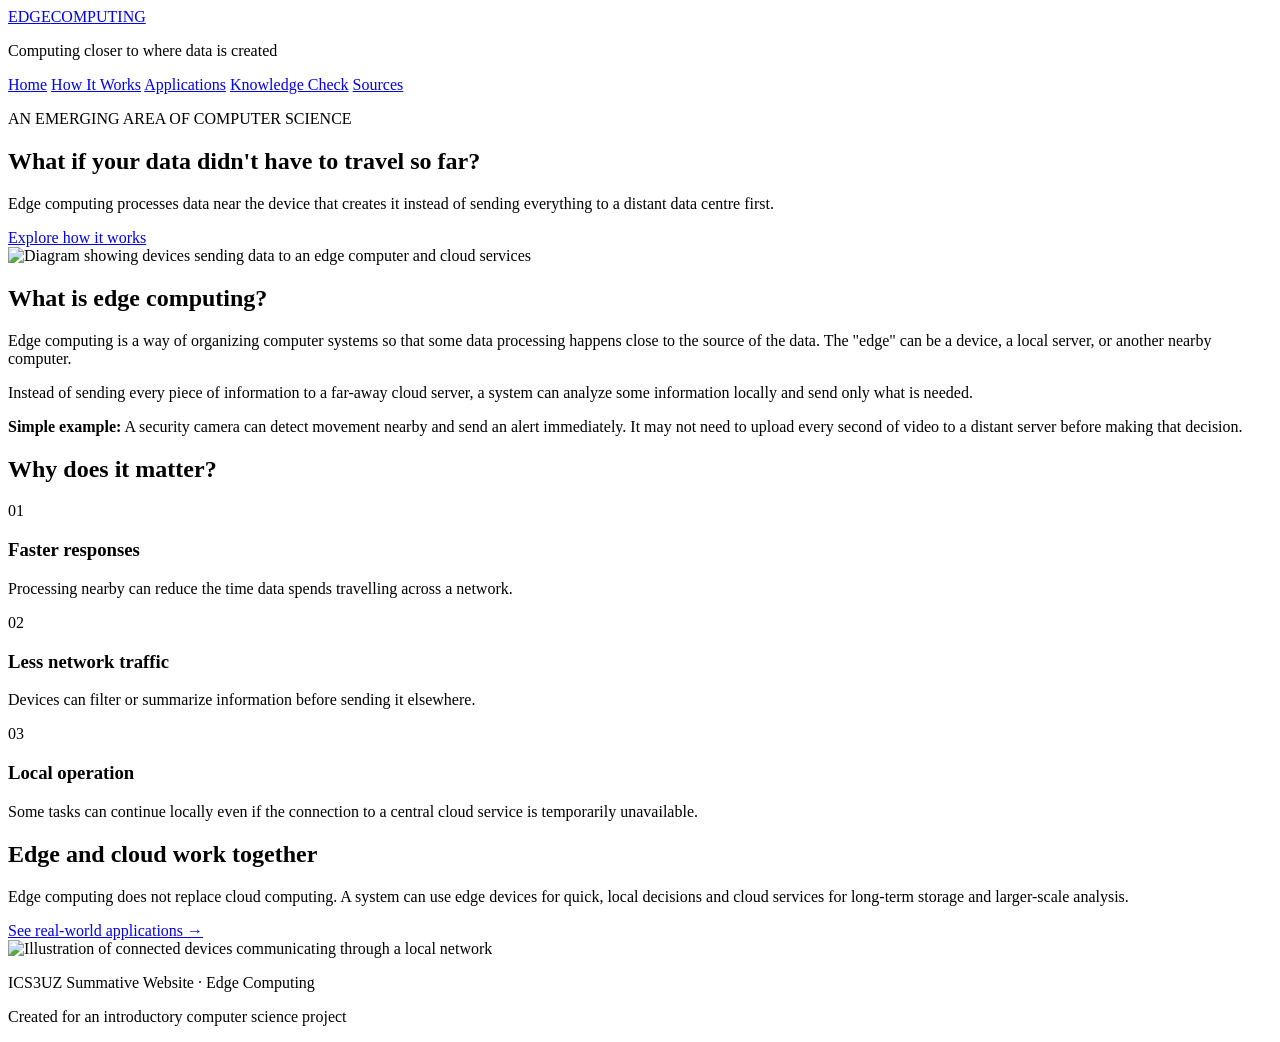
==== index.html @ f8bdeed7 "Add files via upload Upload initial website files" ====
<!DOCTYPE html>
<html lang="en">
  <head>
    <meta charset="UTF-8" />
    <meta name="viewport" content="width=device-width, initial-scale=1.0" />
    <title>Edge Computing | Home</title>
    <link rel="stylesheet" href="css/style.css" />
    <script src="js/main.js" defer></script>
  </head>
  <body>
    <!-- Main navigation header -->
    <header class="site-header">
      <div class="header-inner">
        <a class="brand" href="index.html">EDGE<span>COMPUTING</span></a>
        <p class="tagline">Computing closer to where data is created</p>

        <nav aria-label="Main navigation">
          <a class="active" href="index.html">Home</a>
          <a href="how-it-works.html">How It Works</a>
          <a href="applications.html">Applications</a>
          <a href="quiz.html">Knowledge Check</a>
          <a href="sources.html">Sources</a>
        </nav>
      </div>
    </header>

    <!-- Main page content -->
    <main class="container">
      <section class="hero">
        <div>
          <p class="eyebrow">AN EMERGING AREA OF COMPUTER SCIENCE</p>
          <h1>What if your data didn't have to travel so far?</h1>
          <p class="lead">
            Edge computing processes data near the device that creates it
            instead of sending everything to a distant data centre first.
          </p>
          <a class="button" href="how-it-works.html">Explore how it works</a>
        </div>

        <img
          class="hero-image"
          src="images/edge-network.svg"
          alt="Diagram showing devices sending data to an edge computer and cloud services"
        />
      </section>

      <section class="content-section">
        <h2>What is edge computing?</h2>

        <p>
          Edge computing is a way of organizing computer systems so that some
          data processing happens close to the source of the data. The "edge"
          can be a device, a local server, or another nearby computer.
        </p>

        <p>
          Instead of sending every piece of information to a far-away cloud
          server, a system can analyze some information locally and send only
          what is needed.
        </p>

        <div class="callout">
          <strong>Simple example:</strong>
          A security camera can detect movement nearby and send an alert
          immediately. It may not need to upload every second of video to a
          distant server before making that decision.
        </div>
      </section>

      <section class="content-section">
        <h2>Why does it matter?</h2>

        <div class="card-grid three">
          <article class="info-card">
            <span class="card-number">01</span>
            <h3>Faster responses</h3>
            <p>
              Processing nearby can reduce the time data spends travelling
              across a network.
            </p>
          </article>

          <article class="info-card">
            <span class="card-number">02</span>
            <h3>Less network traffic</h3>
            <p>
              Devices can filter or summarize information before sending it
              elsewhere.
            </p>
          </article>

          <article class="info-card">
            <span class="card-number">03</span>
            <h3>Local operation</h3>
            <p>
              Some tasks can continue locally even if the connection to a
              central cloud service is temporarily unavailable.
            </p>
          </article>
        </div>
      </section>

      <section class="content-section split-section">
        <div>
          <h2>Edge and cloud work together</h2>
          <p>
            Edge computing does not replace cloud computing. A system can use
            edge devices for quick, local decisions and cloud services for
            long-term storage and larger-scale analysis.
          </p>

          <a class="text-link" href="applications.html">
            See real-world applications →
          </a>
        </div>

        <img
          class="support-image"
          src="images/connected-devices.svg"
          alt="Illustration of connected devices communicating through a local network"
        />
      </section>
    </main>

    <!-- Website footer -->
    <footer class="site-footer">
      <div class="container footer-inner">
        <p>ICS3UZ Summative Website · Edge Computing</p>
        <p>Created for an introductory computer science project</p>
      </div>
    </footer>
  </body>
</html>
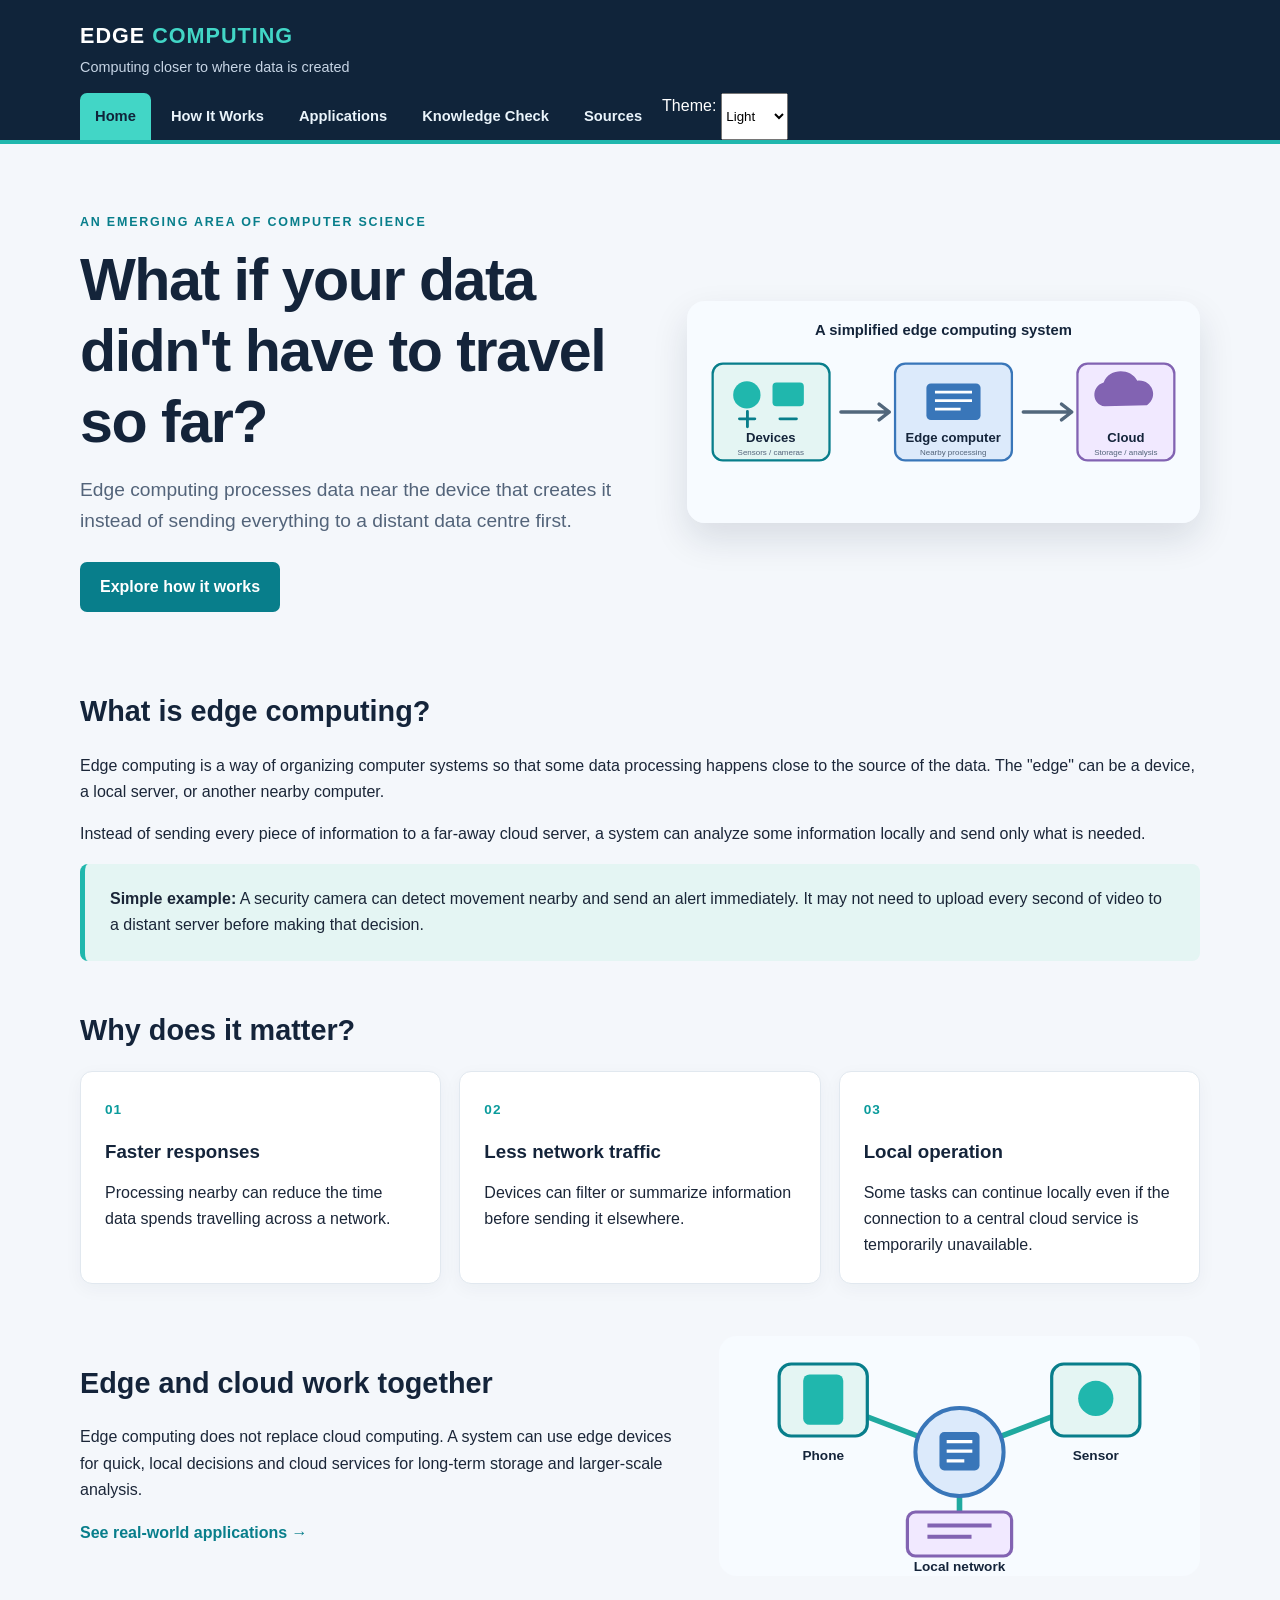
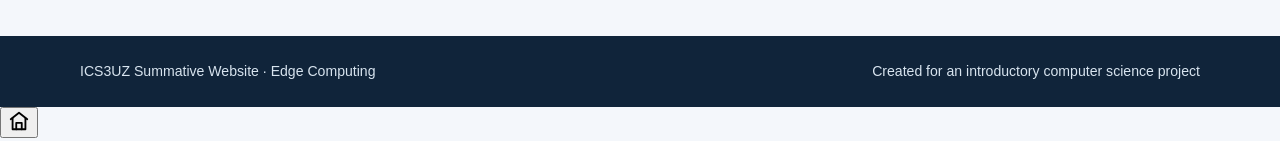
==== commit 7a288dbf: "Update index.html" ====
--- a/index.html
+++ b/index.html
@@ -5,7 +5,18 @@
     <meta name="viewport" content="width=device-width, initial-scale=1.0" />
     <title>Edge Computing | Home</title>
     <link rel="stylesheet" href="css/style.css" />
-    <script src="js/main.js" defer></script>
+    <script src="js/main.js" defer>
+      // Apply the saved theme before the page is displayed.
+        (function () {
+          const savedTheme = localStorage.getItem('themePreference') || 'light';
+          const systemDark = window.matchMedia('(prefers-color-scheme: dark)').matches;
+          const activeTheme = savedTheme === 'system'
+            ? (systemDark ? 'dark' : 'light')
+            : savedTheme;
+
+          document.documentElement.dataset.theme = activeTheme;
+        })();
+    </script>
   </head>
   <body>
     <!-- Main navigation header -->
@@ -20,6 +31,12 @@
           <a href="applications.html">Applications</a>
           <a href="quiz.html">Knowledge Check</a>
           <a href="sources.html">Sources</a>
+          <label class="theme-label" for="theme-select">Theme:</label>
+          <select id="theme-select" aria-label="Choose colour theme">
+            <option value="light">Light</option>
+            <option value="dark">Dark</option>
+            <option value="system">System</option>
+          </select>
         </nav>
       </div>
     </header>
@@ -129,5 +146,28 @@
         <p>Created for an introductory computer science project</p>
       </div>
     </footer>
+
+    <button
+      id="back-to-top"
+      onclick="window.scrollTo({top: 0, behavior: 'smooth'})"
+      aria-label="Back to top"
+      title="Back to Top"
+    >
+      <svg
+        xmlns="http://www.w3.org/2000/svg"
+        width="22"
+        height="22"
+        viewBox="0 0 24 24"
+        fill="none"
+        stroke="currentColor"
+        stroke-width="2"
+        stroke-linecap="round"
+        stroke-linejoin="round"
+      >
+        <path d="m3 10 9-7 9 7" />
+        <path d="M5 9v12h14V9" />
+        <path d="M9 21v-7h6v7" />
+      </svg>
+    </button>
   </body>
 </html>
--- a/css/style.css
+++ b/css/style.css
@@ -0,0 +1,503 @@
+/* ==Shared stylesheet for all five HTML pages.== */
+
+/* Element selectors set the default page appearance. */
+
+* {
+    box-sizing: border-box;
+}
+
+html {
+    scroll-behavior: smooth;
+}
+
+body {
+    margin: 0;
+    background: #f4f7fb;
+    color: #1b2638;
+    font-family: Arial, Helvetica, sans-serif;
+    line-height: 1.65;
+}
+
+img {
+    display: block;
+    max-width: 100%;
+}
+
+a {
+    color: #087e8b;
+}
+
+a:hover {
+    color: #07545c;
+}
+
+h1, h2, h3 {
+    line-height: 1.2;
+    color: #14243a;
+}
+
+h1 {
+    margin: 0 0 18px;
+    font-size: clamp(2.2rem, 5vw, 3.7rem);
+    letter-spacing: -1.5px;
+}
+
+h2 {
+    margin-top: 0;
+    font-size: 1.8rem;
+}
+
+h3 {
+    margin-bottom: 8px;
+}
+
+/* Reusable layout and design classes. */
+
+.container {
+    width: min(1120px, 92%);
+    margin: 0 auto;
+}
+
+.site-header {
+    background: #10243a;
+    color: #ffffff;
+    border-bottom: 4px solid #20b7ad;
+}
+
+.header-inner {
+    width: min(1120px, 92%);
+    margin: 0 auto;
+    padding: 18px 0 0;
+}
+
+.brand {
+    display: inline-block;
+    color: #ffffff;
+    font-size: 1.35rem;
+    font-weight: 800;
+    letter-spacing: 1px;
+    text-decoration: none;
+}
+
+.brand span {
+    color: #42d6c6;
+    margin-left: 7px;
+}
+
+.tagline {
+    margin: 2px 0 14px;
+    color: #c7d5e5;
+    font-size: 0.9rem;
+}
+
+nav {
+    display: flex;
+    flex-wrap: wrap;
+    gap: 5px;
+}
+
+nav a {
+    padding: 11px 15px;
+    color: #eaf4fb;
+    text-decoration: none;
+    border-radius: 7px 7px 0 0;
+    font-weight: 700;
+    font-size: 0.92rem;
+}
+
+/* Pseudo-class and class selectors highlight the current page. */
+
+nav a:hover,
+nav a.active {
+    color: #10243a;
+    background: #42d6c6;
+}
+
+.hero {
+    display: grid;
+    grid-template-columns: 1.05fr 0.95fr;
+    align-items: center;
+    gap: 40px;
+    padding: 68px 0 52px;
+}
+
+.hero-image {
+    width: 100%;
+    border-radius: 18px;
+    box-shadow: 0 16px 36px rgba(16, 36, 58, 0.12);
+}
+
+.eyebrow {
+    margin: 0 0 12px;
+    color: #087e8b;
+    font-size: 0.78rem;
+    font-weight: 800;
+    letter-spacing: 1.8px;
+}
+
+.lead {
+    color: #53647a;
+    font-size: 1.2rem;
+    line-height: 1.6;
+    margin: 0 0 25px;
+}
+
+.narrow {
+    max-width: 760px;
+}
+
+.button {
+    display: inline-block;
+    padding: 12px 20px;
+    border: 0;
+    border-radius: 7px;
+    background: #087e8b;
+    color: #ffffff;
+    font: inherit;
+    font-weight: 700;
+    text-decoration: none;
+    cursor: pointer;
+    transition: background 0.2s ease, transform 0.2s ease;
+}
+
+.button:hover {
+    background: #07545c;
+    color: #ffffff;
+    transform: translateY(-2px);
+}
+
+.button-secondary {
+    background: #dce6ef;
+    color: #20364d;
+}
+
+.button-secondary:hover {
+    background: #c4d3e1;
+    color: #10243a;
+}
+
+.content-section {
+    margin: 30px 0 52px;
+}
+
+.callout {
+    padding: 22px 25px;
+    background: #e4f5f3;
+    border-left: 5px solid #20b7ad;
+    border-radius: 8px;
+}
+
+.callout h2 {
+    margin-bottom: 10px;
+}
+
+.card-grid {
+    display: grid;
+    gap: 18px;
+}
+
+.card-grid.three {
+    grid-template-columns: repeat(3, 1fr);
+}
+
+.card-grid.two {
+    grid-template-columns: repeat(2, 1fr);
+}
+
+.info-card {
+    padding: 24px;
+    background: #ffffff;
+    border: 1px solid #e1e8ef;
+    border-radius: 12px;
+    box-shadow: 0 5px 18px rgba(16, 36, 58, 0.045);
+}
+
+.info-card p:last-child,
+.info-card ul:last-child {
+    margin-bottom: 0;
+}
+
+.card-number {
+    color: #0a9b9c;
+    font-size: 0.85rem;
+    font-weight: 800;
+    letter-spacing: 1px;
+}
+
+.split-section {
+    display: grid;
+    grid-template-columns: 1fr 0.8fr;
+    align-items: center;
+    gap: 38px;
+}
+
+.support-image {
+    max-height: 260px;
+    width: 100%;
+    object-fit: contain;
+}
+
+.text-link {
+    font-weight: 800;
+    text-decoration: none;
+}
+
+/* Footer styles. */
+
+.site-footer {
+    margin-top: 60px;
+    padding: 24px 0;
+    background: #10243a;
+    color: #d8e4ef;
+}
+
+.footer-inner {
+    display: flex;
+    justify-content: space-between;
+    gap: 20px;
+    flex-wrap: wrap;
+    font-size: 0.88rem;
+}
+
+.footer-inner p {
+    margin: 0;
+}
+
+.footer-inner a {
+    color: #42d6c6;
+}
+
+/* General page content. */
+
+.page-content {
+    padding-top: 55px;
+}
+
+.wide-diagram {
+    width: min(850px, 100%);
+    margin: 22px auto 35px;
+    background: #ffffff;
+    border-radius: 14px;
+}
+
+.steps {
+    padding-left: 25px;
+}
+
+.steps li {
+    padding: 8px 0 8px 8px;
+}
+
+.table-wrap {
+    overflow-x: auto;
+    background: #ffffff;
+    border-radius: 10px;
+}
+
+table {
+    width: 100%;
+    border-collapse: collapse;
+    min-width: 580px;
+}
+
+th, td {
+    padding: 14px 16px;
+    border-bottom: 1px solid #e5ebf1;
+    text-align: left;
+}
+
+th {
+    background: #dff3f1;
+    color: #143b48;
+}
+
+.small-note {
+    color: #637286;
+    font-size: 0.88rem;
+}
+
+.positive {
+    color: #087e66;
+}
+
+.caution {
+    color: #a45c13;
+}
+
+/* Responsive embedded video */
+.video-container {
+    position: relative;
+    width: 25%;
+    aspect-ratio: 16 / 9;
+    overflow: hidden;
+    margin: 20px 0;
+    border-radius: 8px;
+}
+
+.video-container iframe {
+    width: 100%;
+    height: 100%;
+    border: 0;
+    display: block;
+}
+
+/* Fallback for browsers without aspect-ratio support */
+@supports not (aspect-ratio: 16 / 9) {
+    .video-container {
+        height: 0;
+        padding-bottom: 56.25%;
+    }
+
+    .video-container iframe {
+        position: absolute;
+        top: 0;
+        left: 0;
+    }
+}
+
+/* Application page. */
+
+.application-list {
+    display: grid;
+    gap: 22px;
+    margin: 35px 0;
+}
+
+.application-item {
+    display: grid;
+    grid-template-columns: 230px 1fr;
+    align-items: center;
+    gap: 28px;
+    padding: 25px;
+    background: #ffffff;
+    border: 1px solid #e1e8ef;
+    border-radius: 13px;
+}
+
+.application-item img {
+    width: 100%;
+    max-height: 175px;
+    object-fit: contain;
+}
+
+.application-item h2 {
+    margin-bottom: 10px;
+}
+
+.application-item p:last-child {
+    margin-bottom: 0;
+}
+
+/* Quiz page. */
+
+.quiz-layout {
+    display: grid;
+    grid-template-columns: 1.1fr 0.9fr;
+    gap: 28px;
+    align-items: start;
+    margin-top: 30px;
+}
+
+.quiz-form,
+.diagram-panel {
+    padding: 25px;
+    background: #ffffff;
+    border: 1px solid #e1e8ef;
+    border-radius: 12px;
+}
+
+fieldset {
+    margin: 0 0 22px;
+    padding: 17px;
+    border: 1px solid #d8e2eb;
+    border-radius: 8px;
+}
+
+legend {
+    padding: 0 6px;
+    font-weight: 800;
+}
+
+fieldset label {
+    display: block;
+    margin: 10px 0;
+    cursor: pointer;
+}
+
+/* Attribute selector targets radio inputs specifically. */
+
+input[type="radio"] {
+    margin-right: 8px;
+    accent-color: #087e8b;
+}
+
+.button-row {
+    display: flex;
+    flex-wrap: wrap;
+    gap: 10px;
+}
+
+.result {
+    min-height: 55px;
+    margin: 20px 0 0;
+    padding: 12px 15px;
+    background: #edf3f8;
+    border-radius: 7px;
+    font-weight: 700;
+}
+
+#edge-canvas {
+    display: block;
+    width: 100%;
+    height: auto;
+    border: 1px solid #d9e4ec;
+    border-radius: 8px;
+    background: #f7fbff;
+}
+
+/* Sources page. */
+
+.source-list li {
+    margin-bottom: 17px;
+}
+
+.source-list a {
+    overflow-wrap: anywhere;
+}
+
+code {
+    padding: 2px 5px;
+    background: #edf2f7;
+    border-radius: 4px;
+}
+
+/* Responsive layout for smaller screens. */
+
+@media (max-width: 760px) {
+    .hero,
+    .split-section,
+    .quiz-layout {
+        grid-template-columns: 1fr;
+    }
+
+    .hero {
+        padding-top: 42px;
+    }
+
+    .card-grid.three,
+    .card-grid.two {
+        grid-template-columns: 1fr;
+    }
+
+    .application-item {
+        grid-template-columns: 1fr;
+    }
+
+    .application-item img {
+        max-height: 190px;
+    }
+
+    nav a {
+        padding: 9px 11px;
+    }
+}
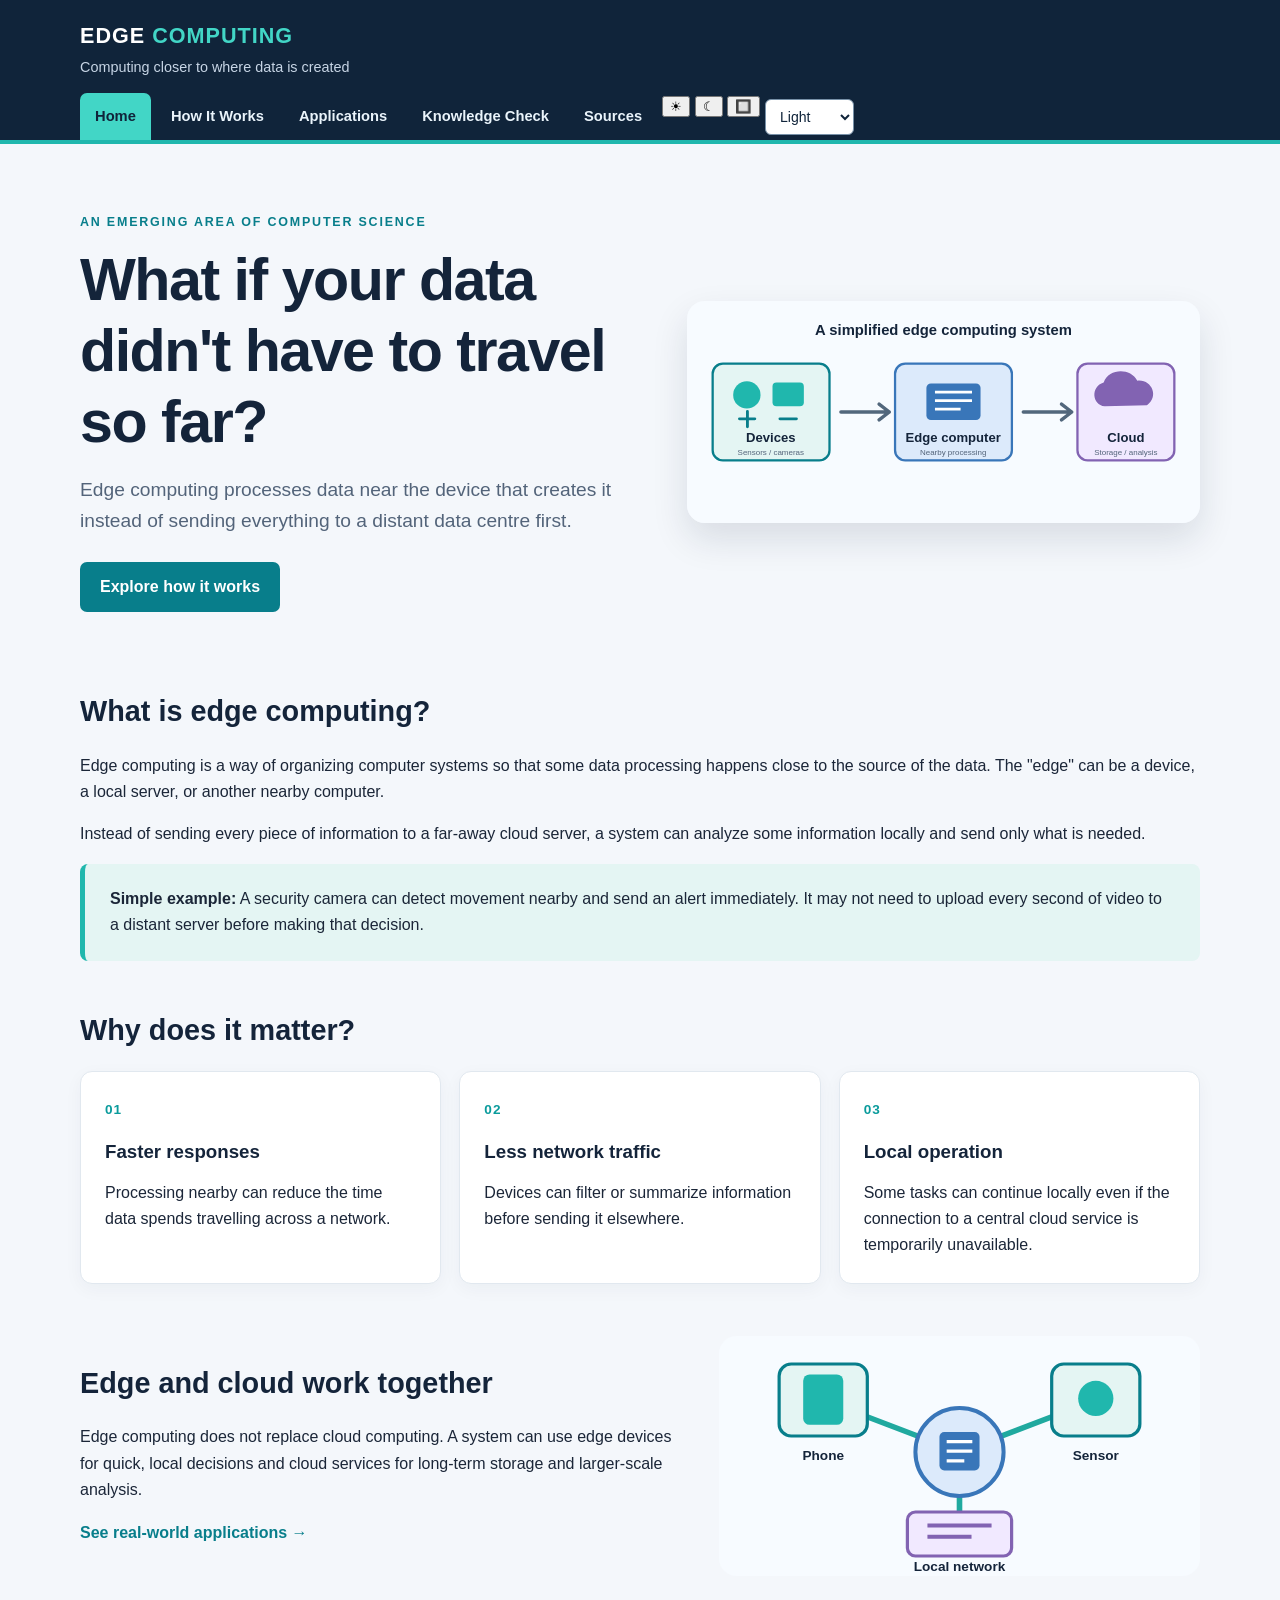
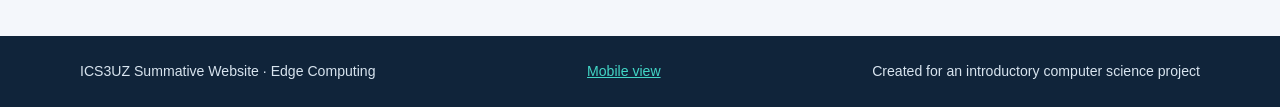
==== commit bcb7de18: "Update index.html" ====
--- a/index.html
+++ b/index.html
@@ -5,7 +5,7 @@
     <meta name="viewport" content="width=device-width, initial-scale=1.0" />
     <title>Edge Computing | Home</title>
     <link rel="stylesheet" href="css/style.css" />
-    <script src="js/main.js" defer>
+    <script>
       // Apply the saved theme before the page is displayed.
         (function () {
           const savedTheme = localStorage.getItem('themePreference') || 'light';
@@ -17,6 +17,7 @@
           document.documentElement.dataset.theme = activeTheme;
         })();
     </script>
+    <script src="js/main.js" defer></script>
   </head>
   <body>
     <!-- Main navigation header -->
@@ -31,12 +32,29 @@
           <a href="applications.html">Applications</a>
           <a href="quiz.html">Knowledge Check</a>
           <a href="sources.html">Sources</a>
-          <label class="theme-label" for="theme-select">Theme:</label>
-          <select id="theme-select" aria-label="Choose colour theme">
-            <option value="light">Light</option>
-            <option value="dark">Dark</option>
-            <option value="system">System</option>
-          </select>
+          <div class="theme-controls" role="group" aria-label="Choose colour theme">
+  <button type="button" class="theme-button" data-theme-choice="light"
+    aria-label="Light" title="Light">
+    <span aria-hidden="true">☀</span>
+  </button>
+
+  <button type="button" class="theme-button" data-theme-choice="dark"
+    aria-label="Dark" title="Dark">
+    <span aria-hidden="true">☾</span>
+  </button>
+
+  <button type="button" class="theme-button" data-theme-choice="system"
+    aria-label="System" title="System">
+    <span aria-hidden="true">🔲</span>
+  </button>
+</div>
+
+<select id="theme-select" class="visually-hidden"
+  aria-label="Choose colour theme" tabindex="-1">
+  <option value="light">Light</option>
+  <option value="dark">Dark</option>
+  <option value="system">System</option>
+</select>
         </nav>
       </div>
     </header>
@@ -143,6 +161,7 @@
     <footer class="site-footer">
       <div class="container footer-inner">
         <p>ICS3UZ Summative Website · Edge Computing</p>
+        <p><a href="#" id="layout-toggle" class="layout-toggle">Mobile view</a></p>
         <p>Created for an introductory computer science project</p>
       </div>
     </footer>
--- a/css/style.css
+++ b/css/style.css
@@ -3,501 +3,797 @@
 /* Element selectors set the default page appearance. */
 
 * {
-    box-sizing: border-box;
+  box-sizing: border-box;
 }
 
 html {
-    scroll-behavior: smooth;
+  scroll-behavior: smooth;
 }
 
 body {
-    margin: 0;
-    background: #f4f7fb;
-    color: #1b2638;
-    font-family: Arial, Helvetica, sans-serif;
-    line-height: 1.65;
+  margin: 0;
+  background: #f4f7fb;
+  color: #1b2638;
+  font-family: Arial, Helvetica, sans-serif;
+  line-height: 1.65;
 }
 
 img {
-    display: block;
-    max-width: 100%;
+  display: block;
+  max-width: 100%;
 }
 
 a {
-    color: #087e8b;
+  color: #087e8b;
 }
 
 a:hover {
-    color: #07545c;
-}
-
-h1, h2, h3 {
-    line-height: 1.2;
-    color: #14243a;
+  color: #07545c;
+}
+
+h1,
+h2,
+h3 {
+  line-height: 1.2;
+  color: #14243a;
 }
 
 h1 {
-    margin: 0 0 18px;
-    font-size: clamp(2.2rem, 5vw, 3.7rem);
-    letter-spacing: -1.5px;
+  margin: 0 0 18px;
+  font-size: clamp(2.2rem, 5vw, 3.7rem);
+  letter-spacing: -1.5px;
 }
 
 h2 {
-    margin-top: 0;
-    font-size: 1.8rem;
+  margin-top: 0;
+  font-size: 1.8rem;
 }
 
 h3 {
-    margin-bottom: 8px;
+  margin-bottom: 8px;
 }
 
 /* Reusable layout and design classes. */
 
 .container {
-    width: min(1120px, 92%);
-    margin: 0 auto;
+  width: min(1120px, 92%);
+  margin: 0 auto;
 }
 
 .site-header {
-    background: #10243a;
-    color: #ffffff;
-    border-bottom: 4px solid #20b7ad;
+  background: #10243a;
+  color: #ffffff;
+  border-bottom: 4px solid #20b7ad;
 }
 
 .header-inner {
-    width: min(1120px, 92%);
-    margin: 0 auto;
-    padding: 18px 0 0;
+  width: min(1120px, 92%);
+  margin: 0 auto;
+  padding: 18px 0 0;
 }
 
 .brand {
-    display: inline-block;
-    color: #ffffff;
-    font-size: 1.35rem;
-    font-weight: 800;
-    letter-spacing: 1px;
-    text-decoration: none;
+  display: inline-block;
+  color: #ffffff;
+  font-size: 1.35rem;
+  font-weight: 800;
+  letter-spacing: 1px;
+  text-decoration: none;
 }
 
 .brand span {
-    color: #42d6c6;
-    margin-left: 7px;
+  color: #42d6c6;
+  margin-left: 7px;
 }
 
 .tagline {
-    margin: 2px 0 14px;
-    color: #c7d5e5;
-    font-size: 0.9rem;
+  margin: 2px 0 14px;
+  color: #c7d5e5;
+  font-size: 0.9rem;
 }
 
 nav {
-    display: flex;
-    flex-wrap: wrap;
-    gap: 5px;
+  display: flex;
+  flex-wrap: wrap;
+  gap: 5px;
 }
 
 nav a {
-    padding: 11px 15px;
-    color: #eaf4fb;
-    text-decoration: none;
-    border-radius: 7px 7px 0 0;
-    font-weight: 700;
-    font-size: 0.92rem;
+  padding: 11px 15px;
+  color: #eaf4fb;
+  text-decoration: none;
+  border-radius: 7px 7px 0 0;
+  font-weight: 700;
+  font-size: 0.92rem;
+}
+
+/* Navigation bar default state */
+.site-header nav {
+  opacity: 1;
+  visibility: visible;
+}
+
+/* Compact navigation when scrolling */
+.site-header nav.scrolled {
+  position: fixed;
+  top: 0;
+  left: 0;
+  width: 100%;
+  box-sizing: border-box;
+  padding: 8px 4%;
+
+  background: rgba(36, 70, 100, 0.75);
+  backdrop-filter: blur(10px);
+  -webkit-backdrop-filter: blur(10px);
+  box-shadow: 0 2px 8px rgba(0, 0, 0, 0.15);
+
+  z-index: 1000;
+  animation: navFadeIn 0.35s ease forwards;
+}
+
+/* Fade-in animation */
+@keyframes navFadeIn {
+  from {
+    opacity: 0;
+  }
+  to {
+    opacity: 1;
+  }
+}
+
+/* Floating navigation fade-out */
+.site-header nav.scrolled.fade-out {
+  animation: navFadeOut 0.12s ease forwards;
+}
+
+@keyframes navFadeOut {
+  from {
+    opacity: 1;
+  }
+  to {
+    opacity: 0;
+  }
 }
 
 /* Pseudo-class and class selectors highlight the current page. */
 
 nav a:hover,
 nav a.active {
-    color: #10243a;
-    background: #42d6c6;
+  color: #10243a;
+  background: #42d6c6;
 }
 
 .hero {
-    display: grid;
-    grid-template-columns: 1.05fr 0.95fr;
-    align-items: center;
-    gap: 40px;
-    padding: 68px 0 52px;
+  display: grid;
+  grid-template-columns: 1.05fr 0.95fr;
+  align-items: center;
+  gap: 40px;
+  padding: 68px 0 52px;
 }
 
 .hero-image {
-    width: 100%;
-    border-radius: 18px;
-    box-shadow: 0 16px 36px rgba(16, 36, 58, 0.12);
+  width: 100%;
+  border-radius: 18px;
+  box-shadow: 0 16px 36px rgba(16, 36, 58, 0.12);
 }
 
 .eyebrow {
-    margin: 0 0 12px;
-    color: #087e8b;
-    font-size: 0.78rem;
-    font-weight: 800;
-    letter-spacing: 1.8px;
+  margin: 0 0 12px;
+  color: #087e8b;
+  font-size: 0.78rem;
+  font-weight: 800;
+  letter-spacing: 1.8px;
 }
 
 .lead {
-    color: #53647a;
-    font-size: 1.2rem;
-    line-height: 1.6;
-    margin: 0 0 25px;
+  color: #53647a;
+  font-size: 1.2rem;
+  line-height: 1.6;
+  margin: 0 0 25px;
 }
 
 .narrow {
-    max-width: 760px;
+  max-width: 760px;
 }
 
 .button {
-    display: inline-block;
-    padding: 12px 20px;
-    border: 0;
-    border-radius: 7px;
-    background: #087e8b;
-    color: #ffffff;
-    font: inherit;
-    font-weight: 700;
-    text-decoration: none;
-    cursor: pointer;
-    transition: background 0.2s ease, transform 0.2s ease;
+  display: inline-block;
+  padding: 12px 20px;
+  border: 0;
+  border-radius: 7px;
+  background: #087e8b;
+  color: #ffffff;
+  font: inherit;
+  font-weight: 700;
+  text-decoration: none;
+  cursor: pointer;
+  transition:
+    background 0.2s ease,
+    transform 0.2s ease;
 }
 
 .button:hover {
-    background: #07545c;
-    color: #ffffff;
-    transform: translateY(-2px);
+  background: #07545c;
+  color: #ffffff;
+  transform: translateY(-2px);
 }
 
 .button-secondary {
-    background: #dce6ef;
-    color: #20364d;
+  background: #dce6ef;
+  color: #20364d;
 }
 
 .button-secondary:hover {
-    background: #c4d3e1;
-    color: #10243a;
+  background: #c4d3e1;
+  color: #10243a;
 }
 
 .content-section {
-    margin: 30px 0 52px;
+  margin: 30px 0 52px;
 }
 
 .callout {
-    padding: 22px 25px;
-    background: #e4f5f3;
-    border-left: 5px solid #20b7ad;
-    border-radius: 8px;
+  padding: 22px 25px;
+  background: #e4f5f3;
+  border-left: 5px solid #20b7ad;
+  border-radius: 8px;
 }
 
 .callout h2 {
-    margin-bottom: 10px;
+  margin-bottom: 10px;
 }
 
 .card-grid {
-    display: grid;
-    gap: 18px;
+  display: grid;
+  gap: 18px;
 }
 
 .card-grid.three {
-    grid-template-columns: repeat(3, 1fr);
+  grid-template-columns: repeat(3, 1fr);
 }
 
 .card-grid.two {
-    grid-template-columns: repeat(2, 1fr);
+  grid-template-columns: repeat(2, 1fr);
 }
 
 .info-card {
-    padding: 24px;
-    background: #ffffff;
-    border: 1px solid #e1e8ef;
-    border-radius: 12px;
-    box-shadow: 0 5px 18px rgba(16, 36, 58, 0.045);
+  padding: 24px;
+  background: #ffffff;
+  border: 1px solid #e1e8ef;
+  border-radius: 12px;
+  box-shadow: 0 5px 18px rgba(16, 36, 58, 0.045);
 }
 
 .info-card p:last-child,
 .info-card ul:last-child {
-    margin-bottom: 0;
+  margin-bottom: 0;
 }
 
 .card-number {
-    color: #0a9b9c;
-    font-size: 0.85rem;
-    font-weight: 800;
-    letter-spacing: 1px;
+  color: #0a9b9c;
+  font-size: 0.85rem;
+  font-weight: 800;
+  letter-spacing: 1px;
 }
 
 .split-section {
-    display: grid;
-    grid-template-columns: 1fr 0.8fr;
-    align-items: center;
-    gap: 38px;
+  display: grid;
+  grid-template-columns: 1fr 0.8fr;
+  align-items: center;
+  gap: 38px;
 }
 
 .support-image {
-    max-height: 260px;
-    width: 100%;
-    object-fit: contain;
+  max-height: 260px;
+  width: 100%;
+  object-fit: contain;
 }
 
 .text-link {
-    font-weight: 800;
-    text-decoration: none;
+  font-weight: 800;
+  text-decoration: none;
 }
 
 /* Footer styles. */
 
 .site-footer {
-    margin-top: 60px;
-    padding: 24px 0;
-    background: #10243a;
-    color: #d8e4ef;
+  margin-top: 60px;
+  padding: 24px 0;
+  background: #10243a;
+  color: #d8e4ef;
 }
 
 .footer-inner {
-    display: flex;
-    justify-content: space-between;
-    gap: 20px;
-    flex-wrap: wrap;
-    font-size: 0.88rem;
+  display: flex;
+  justify-content: space-between;
+  gap: 20px;
+  flex-wrap: wrap;
+  font-size: 0.88rem;
 }
 
 .footer-inner p {
-    margin: 0;
+  margin: 0;
 }
 
 .footer-inner a {
-    color: #42d6c6;
+  color: #42d6c6;
 }
 
 /* General page content. */
 
 .page-content {
-    padding-top: 55px;
+  padding-top: 55px;
 }
 
 .wide-diagram {
-    width: min(850px, 100%);
-    margin: 22px auto 35px;
-    background: #ffffff;
-    border-radius: 14px;
+  width: min(850px, 100%);
+  margin: 22px auto 35px;
+  background: #ffffff;
+  border-radius: 14px;
 }
 
 .steps {
-    padding-left: 25px;
+  padding-left: 25px;
 }
 
 .steps li {
-    padding: 8px 0 8px 8px;
+  padding: 8px 0 8px 8px;
 }
 
 .table-wrap {
-    overflow-x: auto;
-    background: #ffffff;
-    border-radius: 10px;
+  overflow-x: auto;
+  background: #ffffff;
+  border-radius: 10px;
 }
 
 table {
-    width: 100%;
-    border-collapse: collapse;
-    min-width: 580px;
-}
-
-th, td {
-    padding: 14px 16px;
-    border-bottom: 1px solid #e5ebf1;
-    text-align: left;
+  width: 100%;
+  border-collapse: collapse;
+  min-width: 580px;
+}
+
+th,
+td {
+  padding: 14px 16px;
+  border-bottom: 1px solid #e5ebf1;
+  text-align: left;
 }
 
 th {
-    background: #dff3f1;
-    color: #143b48;
+  background: #dff3f1;
+  color: #143b48;
 }
 
 .small-note {
-    color: #637286;
-    font-size: 0.88rem;
+  color: #637286;
+  font-size: 0.88rem;
 }
 
 .positive {
-    color: #087e66;
+  color: #087e66;
 }
 
 .caution {
-    color: #a45c13;
+  color: #a45c13;
 }
 
 /* Responsive embedded video */
 .video-container {
-    position: relative;
-    width: 25%;
-    aspect-ratio: 16 / 9;
-    overflow: hidden;
-    margin: 20px 0;
-    border-radius: 8px;
+  position: relative;
+  width: 100%;
+  max-width: 800px;
+  aspect-ratio: 16 / 9;
+  overflow: hidden;
+  margin: 20px 0;
+  border-radius: 8px;
+  /* Keep video below the navigation bar */
+  position: relative;
+  z-index: 1;
 }
 
 .video-container iframe {
-    width: 100%;
-    height: 100%;
-    border: 0;
-    display: block;
+  width: 100%;
+  height: 100%;
+  border: 0;
+  display: block;
+  /* Keep video below the navigation bar */
+  position: relative;
+  z-index: 1;
+  pointer-events: auto;
+}
+
+/* Click-to-load YouTube video */
+.video-placeholder {
+  position: relative;
+  display: block;
+  width: 100%;
+  padding: 0;
+  border: none;
+  background: #000;
+  cursor: pointer;
+}
+
+.video-placeholder img {
+  display: block;
+  width: 100%;
+  height: auto;
+}
+
+.play-button {
+  position: absolute;
+  top: 50%;
+  left: 50%;
+  transform: translate(-50%, -50%);
+  padding: 12px 22px;
+  border-radius: 6px;
+  background: #d62828;
+  color: white;
+  font-weight: bold;
+}
+
+.video-placeholder:hover .play-button {
+  background: #a91e1e;
+}
+
+/* Keep navigation above page content */
+.site-header nav.scrolled {
+  z-index: 1000;
 }
 
 /* Fallback for browsers without aspect-ratio support */
 @supports not (aspect-ratio: 16 / 9) {
-    .video-container {
-        height: 0;
-        padding-bottom: 56.25%;
-    }
-
-    .video-container iframe {
-        position: absolute;
-        top: 0;
-        left: 0;
-    }
+  .video-container {
+    height: 0;
+    padding-bottom: 56.25%;
+  }
+
+  .video-container iframe {
+    position: absolute;
+    top: 0;
+    left: 0;
+  }
 }
 
 /* Application page. */
 
 .application-list {
-    display: grid;
-    gap: 22px;
-    margin: 35px 0;
+  display: grid;
+  gap: 22px;
+  margin: 35px 0;
 }
 
 .application-item {
-    display: grid;
-    grid-template-columns: 230px 1fr;
-    align-items: center;
-    gap: 28px;
-    padding: 25px;
-    background: #ffffff;
-    border: 1px solid #e1e8ef;
-    border-radius: 13px;
+  display: grid;
+  grid-template-columns: 230px 1fr;
+  align-items: center;
+  gap: 28px;
+  padding: 25px;
+  background: #ffffff;
+  border: 1px solid #e1e8ef;
+  border-radius: 13px;
 }
 
 .application-item img {
-    width: 100%;
-    max-height: 175px;
-    object-fit: contain;
+  width: 100%;
+  max-height: 175px;
+  object-fit: contain;
 }
 
 .application-item h2 {
-    margin-bottom: 10px;
+  margin-bottom: 10px;
 }
 
 .application-item p:last-child {
-    margin-bottom: 0;
+  margin-bottom: 0;
 }
 
 /* Quiz page. */
 
 .quiz-layout {
-    display: grid;
-    grid-template-columns: 1.1fr 0.9fr;
-    gap: 28px;
-    align-items: start;
-    margin-top: 30px;
+  display: grid;
+  grid-template-columns: 1.1fr 0.9fr;
+  gap: 28px;
+  align-items: start;
+  margin-top: 30px;
 }
 
 .quiz-form,
 .diagram-panel {
-    padding: 25px;
-    background: #ffffff;
-    border: 1px solid #e1e8ef;
-    border-radius: 12px;
+  padding: 25px;
+  background: #ffffff;
+  border: 1px solid #e1e8ef;
+  border-radius: 12px;
 }
 
 fieldset {
-    margin: 0 0 22px;
-    padding: 17px;
-    border: 1px solid #d8e2eb;
-    border-radius: 8px;
+  margin: 0 0 22px;
+  padding: 17px;
+  border: 1px solid #d8e2eb;
+  border-radius: 8px;
 }
 
 legend {
-    padding: 0 6px;
-    font-weight: 800;
+  padding: 0 6px;
+  font-weight: 800;
 }
 
 fieldset label {
-    display: block;
-    margin: 10px 0;
-    cursor: pointer;
+  display: block;
+  margin: 10px 0;
+  cursor: pointer;
 }
 
 /* Attribute selector targets radio inputs specifically. */
 
-input[type="radio"] {
-    margin-right: 8px;
-    accent-color: #087e8b;
+input[type='radio'] {
+  margin-right: 8px;
+  accent-color: #087e8b;
 }
 
 .button-row {
-    display: flex;
-    flex-wrap: wrap;
-    gap: 10px;
+  display: flex;
+  flex-wrap: wrap;
+  gap: 10px;
 }
 
 .result {
-    min-height: 55px;
-    margin: 20px 0 0;
-    padding: 12px 15px;
-    background: #edf3f8;
-    border-radius: 7px;
-    font-weight: 700;
+  min-height: 55px;
+  margin: 20px 0 0;
+  padding: 12px 15px;
+  background: #edf3f8;
+  border-radius: 7px;
+  font-weight: 700;
 }
 
 #edge-canvas {
-    display: block;
-    width: 100%;
-    height: auto;
-    border: 1px solid #d9e4ec;
-    border-radius: 8px;
-    background: #f7fbff;
+  display: block;
+  width: 100%;
+  height: auto;
+  border: 1px solid #d9e4ec;
+  border-radius: 8px;
+  background: #f7fbff;
 }
 
 /* Sources page. */
 
 .source-list li {
-    margin-bottom: 17px;
+  margin-bottom: 17px;
 }
 
 .source-list a {
-    overflow-wrap: anywhere;
+  overflow-wrap: anywhere;
 }
 
 code {
-    padding: 2px 5px;
-    background: #edf2f7;
-    border-radius: 4px;
+  padding: 2px 5px;
+  background: #edf2f7;
+  border-radius: 4px;
+}
+
+/* Subtle floating home button */
+#back-to-top {
+  position: fixed;
+  bottom: 25px;
+  right: 25px;
+  width: 46px;
+  height: 46px;
+  display: flex;
+  justify-content: center;
+  align-items: center;
+
+  background-color: rgba(36, 91, 131, 0.75);
+  color: white;
+  border: 1px solid rgba(255, 255, 255, 0.2);
+  border-radius: 50%;
+
+  cursor: pointer;
+  z-index: 101;
+  opacity: 0;
+  pointer-events: none;
+
+  transition:
+    background-color 0.3s ease,
+    transform 0.3s ease,
+    opacity 0.3s ease;
+}
+
+#back-to-top:hover {
+  background-color: rgba(36, 91, 131, 1);
+  transform: translateY(-3px);
+}
+
+#back-to-top svg {
+  display: block;
 }
 
 /* Responsive layout for smaller screens. */
 
 @media (max-width: 760px) {
-    .hero,
-    .split-section,
-    .quiz-layout {
-        grid-template-columns: 1fr;
-    }
-
-    .hero {
-        padding-top: 42px;
-    }
-
-    .card-grid.three,
-    .card-grid.two {
-        grid-template-columns: 1fr;
-    }
-
-    .application-item {
-        grid-template-columns: 1fr;
-    }
-
-    .application-item img {
-        max-height: 190px;
-    }
-
-    nav a {
-        padding: 9px 11px;
-    }
-}
+  .hero,
+  .split-section,
+  .quiz-layout {
+    grid-template-columns: 1fr;
+  }
+
+  .hero {
+    padding-top: 42px;
+  }
+
+  .card-grid.three,
+  .card-grid.two {
+    grid-template-columns: 1fr;
+  }
+
+  .application-item {
+    grid-template-columns: 1fr;
+  }
+
+  .application-item img {
+    max-height: 190px;
+  }
+
+  nav a {
+    padding: 9px 11px;
+  }
+}
+
+/* == Theme selector in navigation == */
+
+.theme-label {
+  align-self: center;
+  margin-left: auto;
+  color: #eaf4fb;
+  font-size: 0.9rem;
+  font-weight: 700;
+}
+
+#theme-select {
+  align-self: center;
+  padding: 8px 10px;
+  border: 1px solid #7891a8;
+  border-radius: 6px;
+  background: #ffffff;
+  color: #10243a;
+  font: inherit;
+  font-size: 0.88rem;
+  cursor: pointer;
+}
+
+#theme-select:focus {
+  outline: 2px solid #42d6c6;
+  outline-offset: 2px;
+}
+
+/* == Dark theme == */
+
+html[data-theme='dark'] body {
+  background: #111b29;
+  color: #dce5ef;
+}
+
+html[data-theme='dark'] h1,
+html[data-theme='dark'] h2,
+html[data-theme='dark'] h3 {
+  color: #f0f5fb;
+}
+
+html[data-theme='dark'] a {
+  color: #55d6d0;
+}
+
+html[data-theme='dark'] a:hover {
+  color: #8ce9e3;
+}
+
+html[data-theme='dark'] .lead,
+html[data-theme='dark'] .small-note {
+  color: #aab9ca;
+}
+
+html[data-theme='dark'] .eyebrow {
+  color: #55d6d0;
+}
+
+html[data-theme='dark'] .callout {
+  background: #193b3d;
+  color: #e0eeee;
+  border-left-color: #42d6c6;
+}
+
+html[data-theme='dark'] .info-card,
+html[data-theme='dark'] .application-item,
+html[data-theme='dark'] .quiz-form,
+html[data-theme='dark'] .diagram-panel {
+  background: #1c2a3b;
+  border-color: #34465b;
+  color: #dce5ef;
+}
+
+html[data-theme='dark'] .button-secondary {
+  background: #34465b;
+  color: #f0f5fb;
+}
+
+html[data-theme='dark'] .button-secondary:hover,
+html[data-theme='dark'] .site-header nav a.active {
+  background: #465c73;
+  color: #ffffff;
+}
+
+html[data-theme='dark'] .site-header nav a:hover {
+  color: #14251b;
+}
+
+html[data-theme='dark'] .table-wrap {
+  background: #1c2a3b;
+}
+
+html[data-theme='dark'] th {
+  background: #25434b;
+  color: #e3f5f3;
+}
+
+html[data-theme='dark'] th,
+html[data-theme='dark'] td {
+  border-bottom-color: #34465b;
+}
+
+html[data-theme='dark'] fieldset {
+  border-color: #46586c;
+}
+
+html[data-theme='dark'] legend {
+  color: #f0f5fb;
+}
+
+html[data-theme='dark'] .result {
+  background: #26394d;
+  color: #e3edf7;
+}
+
+html[data-theme='dark'] #edge-canvas {
+  background: #eaf2f8;
+  border-color: #52677d;
+}
+
+html[data-theme='dark'] code {
+  background: #26394d;
+  color: #e3edf7;
+}
+
+html[data-theme='dark'] .wide-diagram {
+  background: #eaf2f8;
+}
+
+html[data-theme='dark'] .positive {
+  color: #65d9b2;
+}
+
+html[data-theme='dark'] .caution {
+  color: #ffc078;
+}
+
+html[data-theme='dark'] .site-header nav.scrolled {
+  background: rgba(12, 27, 43, 0.94);
+}
+
+html[data-theme='dark'] #theme-select {
+  background: #26394d;
+  color: #f0f5fb;
+  border-color: #52677d;
+}
+
+html[data-theme='dark'] .site-footer {
+  background: #0b1522;
+}
+
+html[data-theme='dark'] .hero-image {
+  box-shadow: 0 16px 36px rgba(0, 0, 0, 0.3);
+}
+
+/* Improve readability on smaller screens. */
+@media (max-width: 760px) {
+  .theme-label {
+    margin-left: 0;
+  }
+}
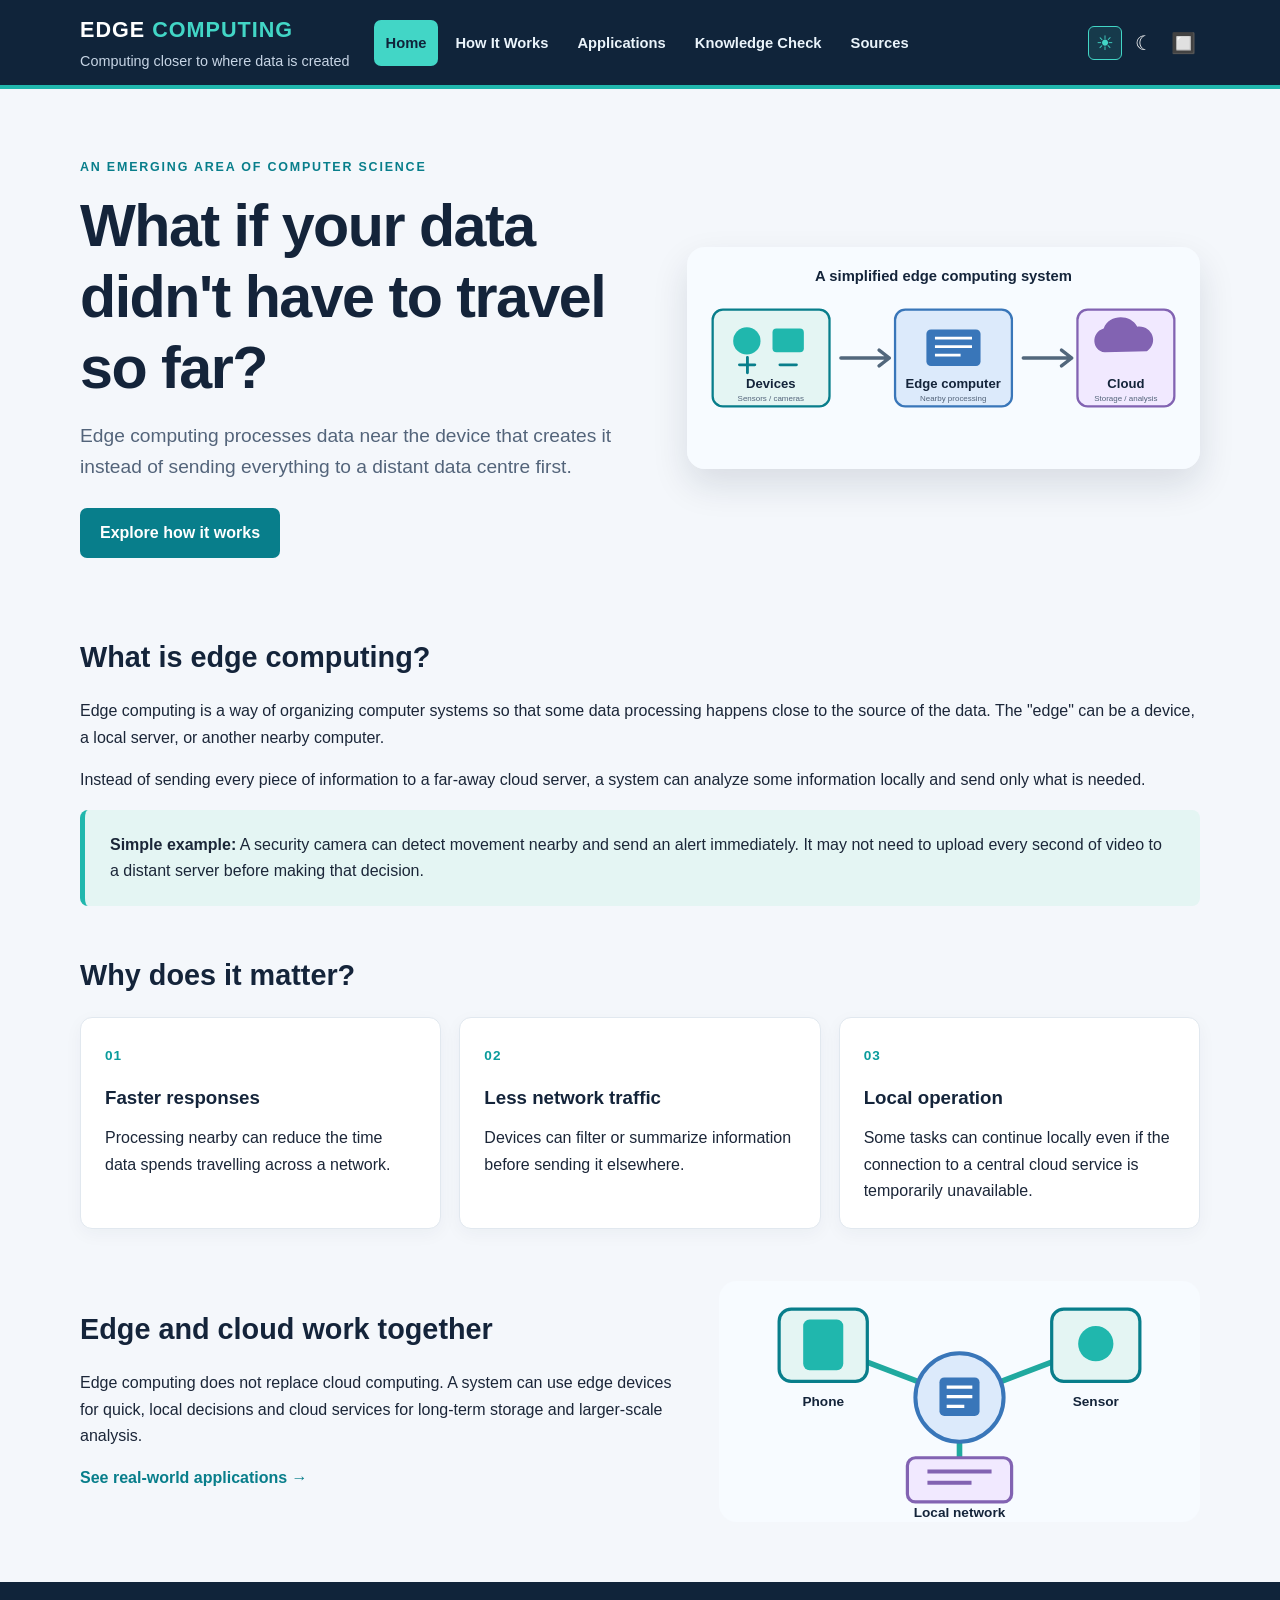
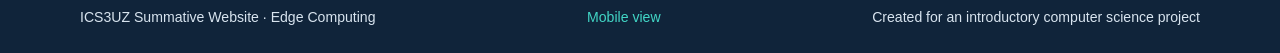
==== commit cd9950ae: "Update index.html" ====
--- a/index.html
+++ b/index.html
@@ -32,29 +32,52 @@
           <a href="applications.html">Applications</a>
           <a href="quiz.html">Knowledge Check</a>
           <a href="sources.html">Sources</a>
-          <div class="theme-controls" role="group" aria-label="Choose colour theme">
-  <button type="button" class="theme-button" data-theme-choice="light"
-    aria-label="Light" title="Light">
-    <span aria-hidden="true">☀</span>
-  </button>
-
-  <button type="button" class="theme-button" data-theme-choice="dark"
-    aria-label="Dark" title="Dark">
-    <span aria-hidden="true">☾</span>
-  </button>
-
-  <button type="button" class="theme-button" data-theme-choice="system"
-    aria-label="System" title="System">
-    <span aria-hidden="true">🔲</span>
-  </button>
-</div>
-
-<select id="theme-select" class="visually-hidden"
-  aria-label="Choose colour theme" tabindex="-1">
-  <option value="light">Light</option>
-  <option value="dark">Dark</option>
-  <option value="system">System</option>
-</select>
+          <div
+            class="theme-controls"
+            role="group"
+            aria-label="Choose colour theme"
+          >
+            <button
+              type="button"
+              class="theme-button"
+              data-theme-choice="light"
+              aria-label="Light"
+              title="Light"
+            >
+              <span aria-hidden="true">☀</span>
+            </button>
+
+            <button
+              type="button"
+              class="theme-button"
+              data-theme-choice="dark"
+              aria-label="Dark"
+              title="Dark"
+            >
+              <span aria-hidden="true">☾</span>
+            </button>
+
+            <button
+              type="button"
+              class="theme-button"
+              data-theme-choice="system"
+              aria-label="System"
+              title="System"
+            >
+              <span aria-hidden="true">🔲</span>
+            </button>
+          </div>
+
+          <select
+            id="theme-select"
+            class="visually-hidden"
+            aria-label="Choose colour theme"
+            tabindex="-1"
+          >
+            <option value="light">Light</option>
+            <option value="dark">Dark</option>
+            <option value="system">System</option>
+          </select>
         </nav>
       </div>
     </header>
@@ -161,7 +184,9 @@
     <footer class="site-footer">
       <div class="container footer-inner">
         <p>ICS3UZ Summative Website · Edge Computing</p>
-        <p><a href="#" id="layout-toggle" class="layout-toggle">Mobile view</a></p>
+        <p>
+          <a href="#" id="layout-toggle" class="layout-toggle">Mobile view</a>
+        </p>
         <p>Created for an introductory computer science project</p>
       </div>
     </footer>
--- a/css/style.css
+++ b/css/style.css
@@ -60,7 +60,13 @@
   margin: 0 auto;
 }
 
+
+/* Sticky website header and navigation */
+
 .site-header {
+  position: sticky;
+  top: 0;
+  z-index: 1000;
   background: #10243a;
   color: #ffffff;
   border-bottom: 4px solid #20b7ad;
@@ -69,10 +75,19 @@
 .header-inner {
   width: min(1120px, 92%);
   margin: 0 auto;
-  padding: 18px 0 0;
+  padding: 12px 0;
+
+  display: grid;
+  grid-template-columns: max-content minmax(0, 1fr);
+  grid-template-rows: auto auto;
+  align-items: center;
+  column-gap: 24px;
+  row-gap: 0;
 }
 
 .brand {
+  grid-column: 1;
+  grid-row: 1;
   display: inline-block;
   color: #ffffff;
   font-size: 1.35rem;
@@ -87,24 +102,37 @@
 }
 
 .tagline {
-  margin: 2px 0 14px;
+  grid-column: 1;
+  grid-row: 2;
+  margin: 2px 0 0;
   color: #c7d5e5;
   font-size: 0.9rem;
 }
 
 nav {
+  grid-column: 2;
+  grid-row: 1 / 3;
+
   display: flex;
+  align-items: center;
+  justify-content: flex-end;
   flex-wrap: wrap;
   gap: 5px;
 }
 
 nav a {
-  padding: 11px 15px;
+  padding: 11px 12px;
   color: #eaf4fb;
   text-decoration: none;
-  border-radius: 7px 7px 0 0;
+  border-radius: 7px;
   font-weight: 700;
   font-size: 0.92rem;
+}
+
+nav a:hover,
+nav a.active {
+  color: #10243a;
+  background: #42d6c6;
 }
 
 /* Navigation bar default state */
@@ -773,10 +801,6 @@
   color: #ffc078;
 }
 
-html[data-theme='dark'] .site-header nav.scrolled {
-  background: rgba(12, 27, 43, 0.94);
-}
-
 html[data-theme='dark'] #theme-select {
   background: #26394d;
   color: #f0f5fb;
@@ -797,3 +821,207 @@
     margin-left: 0;
   }
 }
+
+/* == Manual Desktop / Mobile layout selection == */
+
+/* Footer layout toggle link */
+.layout-toggle {
+  color: #42d6c6 !important;
+  text-decoration: none;
+  transition: text-decoration 0.2s ease;
+}
+
+.layout-toggle:hover {
+  color: #8ce9e3 !important;
+  text-decoration: underline;
+}
+
+/* Force Mobile layout, regardless of screen width. */
+html[data-layout='mobile'] .container,
+html[data-layout='mobile'] .header-inner {
+  width: min(620px, 92%);
+}
+
+html[data-layout='mobile'] .hero,
+html[data-layout='mobile'] .split-section,
+html[data-layout='mobile'] .quiz-layout {
+  grid-template-columns: 1fr;
+}
+
+html[data-layout='mobile'] .hero {
+  padding-top: 42px;
+}
+
+html[data-layout='mobile'] .card-grid.three,
+html[data-layout='mobile'] .card-grid.two {
+  grid-template-columns: 1fr;
+}
+
+html[data-layout='mobile'] .application-item {
+  grid-template-columns: 1fr;
+}
+
+html[data-layout='mobile'] .application-item img {
+  max-height: 190px;
+}
+
+html[data-layout='mobile'] nav a {
+  padding: 9px 11px;
+}
+
+html[data-layout='mobile'] .theme-label {
+  margin-left: 0;
+}
+
+/* Force Desktop layout on narrower screens. */
+@media (max-width: 760px) {
+  html[data-layout='desktop'] body {
+    min-width: 761px;
+  }
+
+  html[data-layout='desktop'] .hero,
+  html[data-layout='desktop'] .split-section {
+    grid-template-columns: 1.05fr 0.95fr;
+  }
+
+  html[data-layout='desktop'] .quiz-layout {
+    grid-template-columns: 1.1fr 0.9fr;
+  }
+
+  html[data-layout='desktop'] .card-grid.three {
+    grid-template-columns: repeat(3, 1fr);
+  }
+
+  html[data-layout='desktop'] .card-grid.two {
+    grid-template-columns: repeat(2, 1fr);
+  }
+
+  html[data-layout='desktop'] .application-item {
+    grid-template-columns: 230px 1fr;
+  }
+
+  html[data-layout='desktop'] .application-item img {
+    max-height: 175px;
+  }
+
+  html[data-layout='desktop'] nav a {
+    padding: 11px 15px;
+  }
+
+  html[data-layout='desktop'] .theme-label {
+    margin-left: auto;
+  }
+}
+
+/* Theme icon controls */
+.theme-controls {
+  display: flex;
+  align-items: center;
+  gap: 5px;
+  margin-left: 8px;
+}
+
+.theme-button {
+  display: flex;
+  align-items: center;
+  justify-content: center;
+  width: 34px;
+  height: 34px;
+  padding: 0;
+  border: 1px solid transparent;
+  border-radius: 6px;
+  background: transparent;
+  color: var(--text-color);
+  font-size: 20px;
+  cursor: pointer;
+  transition: background 0.2s, color 0.2s, border-color 0.2s;
+}
+
+.theme-button:hover {
+  background: rgba(66, 214, 198, 0.12);
+  color: #42d6c6;
+}
+
+.theme-button.active {
+  color: #42d6c6;
+  border-color: #42d6c6;
+  background: rgba(66, 214, 198, 0.12);
+}
+
+.theme-button:focus-visible {
+  outline: 2px solid #42d6c6;
+  outline-offset: 3px;
+}
+
+.theme-controls {
+  margin-left: auto;
+}
+
+/* Keep the original select available to JavaScript and assistive technology */
+.visually-hidden {
+  position: absolute !important;
+  width: 1px !important;
+  height: 1px !important;
+  padding: 0 !important;
+  margin: -1px !important;
+  overflow: hidden !important;
+  clip: rect(0, 0, 0, 0) !important;
+  white-space: nowrap !important;
+  border: 0 !important;
+}
+
+@media (max-width: 760px) {
+  .theme-controls {
+    margin-left: 0;
+  }
+}
+
+/* Responsive sticky header */
+
+@media (max-width: 760px) {
+  .header-inner {
+    grid-template-columns: 1fr;
+    grid-template-rows: auto auto auto;
+    row-gap: 5px;
+  }
+
+  .brand {
+    grid-column: 1;
+    grid-row: 1;
+  }
+
+  .tagline {
+    grid-column: 1;
+    grid-row: 2;
+    margin-bottom: 5px;
+  }
+
+  nav {
+    grid-column: 1;
+    grid-row: 3;
+    justify-content: flex-start;
+    flex-wrap: wrap;
+  }
+}
+
+/* Keep the header compact in manually selected Mobile view */
+html[data-layout='mobile'] .header-inner {
+  grid-template-columns: 1fr;
+  grid-template-rows: auto auto auto;
+}
+
+html[data-layout='mobile'] .brand {
+  grid-column: 1;
+  grid-row: 1;
+}
+
+html[data-layout='mobile'] .tagline {
+  grid-column: 1;
+  grid-row: 2;
+}
+
+html[data-layout='mobile'] nav {
+  grid-column: 1;
+  grid-row: 3;
+  justify-content: flex-start;
+}
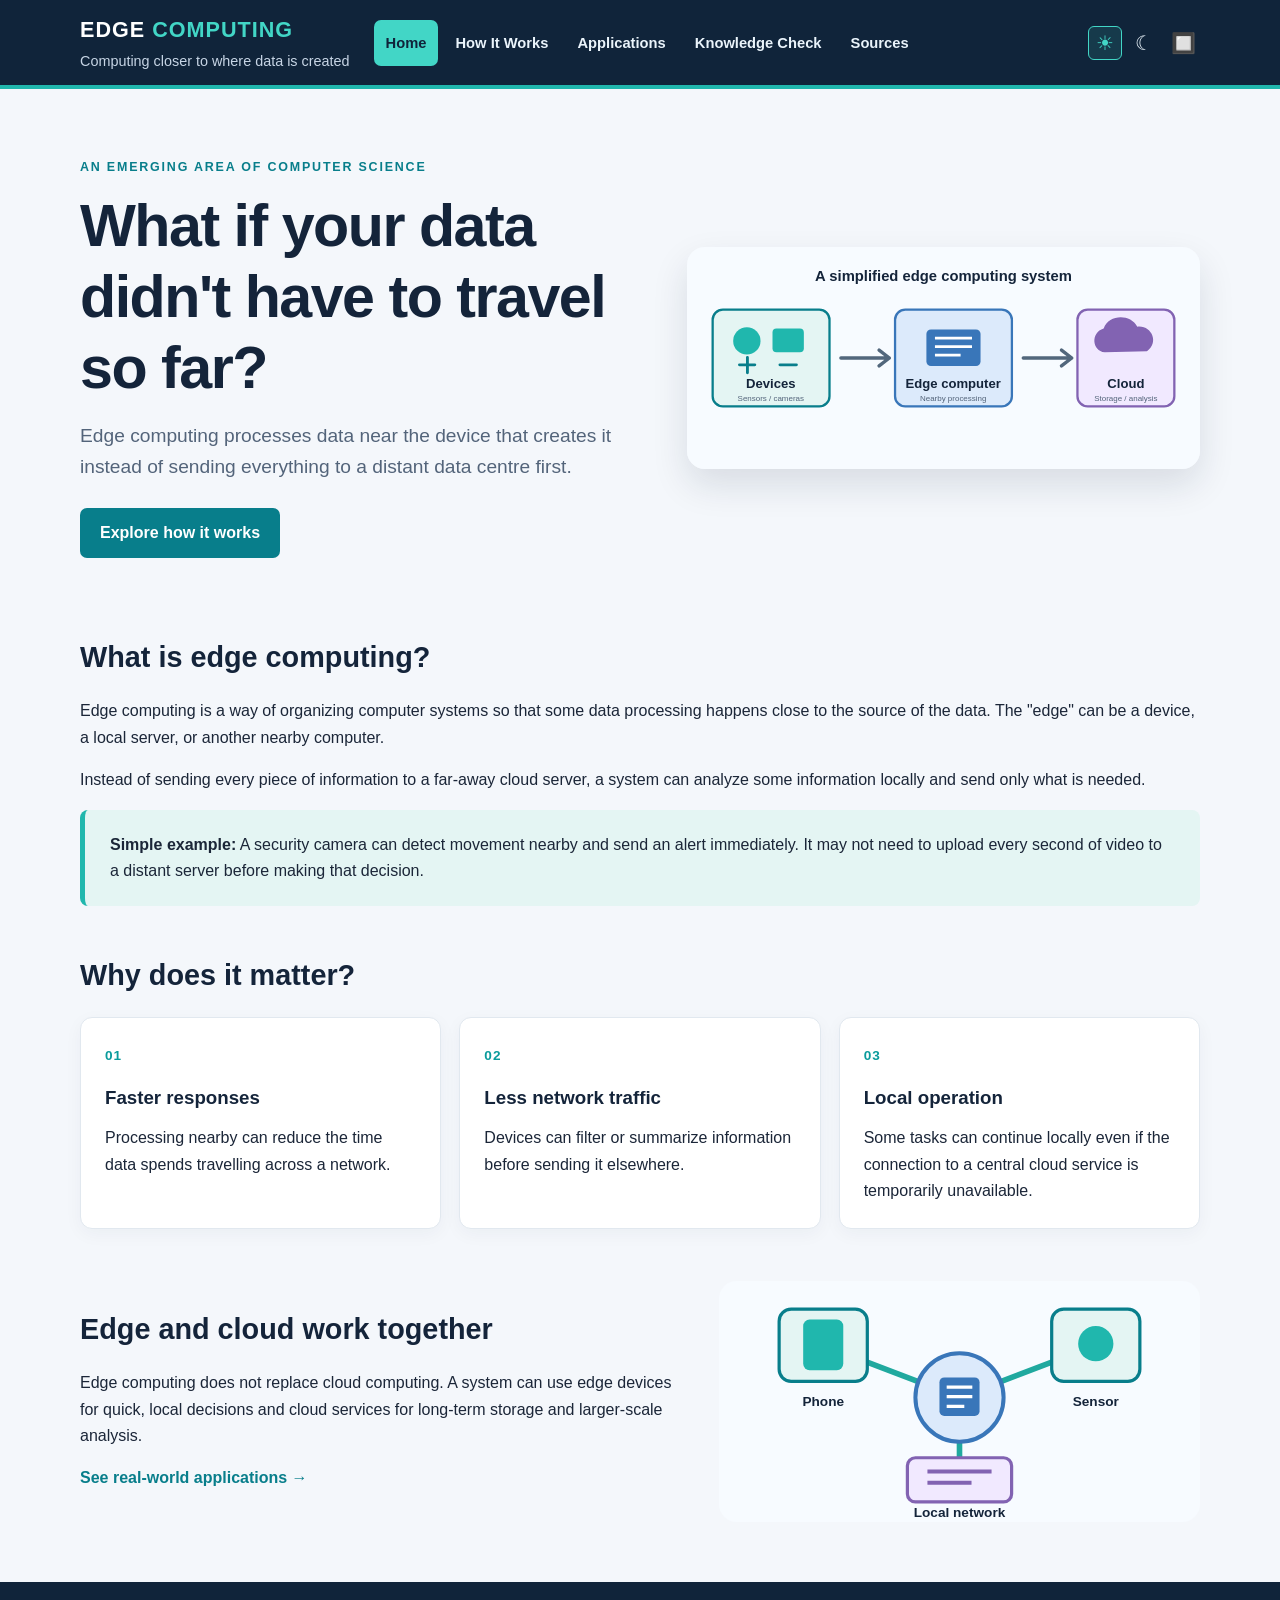
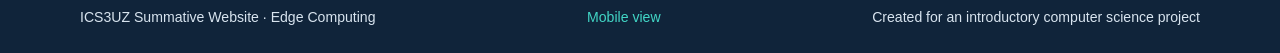
==== commit 10301362: "Update index.html" ====
--- a/index.html
+++ b/index.html
@@ -27,7 +27,7 @@
         <p class="tagline">Computing closer to where data is created</p>
 
         <nav aria-label="Main navigation">
-          <a class="active" href="index.html">Home</a>
+          <a class="active" aria-current="page" href="index.html">Home</a>
           <a href="how-it-works.html">How It Works</a>
           <a href="applications.html">Applications</a>
           <a href="quiz.html">Knowledge Check</a>
--- a/css/style.css
+++ b/css/style.css
@@ -59,7 +59,6 @@
   width: min(1120px, 92%);
   margin: 0 auto;
 }
-
 
 /* Sticky website header and navigation */
 
@@ -133,40 +132,6 @@
 nav a.active {
   color: #10243a;
   background: #42d6c6;
-}
-
-/* Navigation bar default state */
-.site-header nav {
-  opacity: 1;
-  visibility: visible;
-}
-
-/* Compact navigation when scrolling */
-.site-header nav.scrolled {
-  position: fixed;
-  top: 0;
-  left: 0;
-  width: 100%;
-  box-sizing: border-box;
-  padding: 8px 4%;
-
-  background: rgba(36, 70, 100, 0.75);
-  backdrop-filter: blur(10px);
-  -webkit-backdrop-filter: blur(10px);
-  box-shadow: 0 2px 8px rgba(0, 0, 0, 0.15);
-
-  z-index: 1000;
-  animation: navFadeIn 0.35s ease forwards;
-}
-
-/* Fade-in animation */
-@keyframes navFadeIn {
-  from {
-    opacity: 0;
-  }
-  to {
-    opacity: 1;
-  }
 }
 
 /* Floating navigation fade-out */
@@ -463,11 +428,6 @@
   background: #a91e1e;
 }
 
-/* Keep navigation above page content */
-.site-header nav.scrolled {
-  z-index: 1000;
-}
-
 /* Fallback for browsers without aspect-ratio support */
 @supports not (aspect-ratio: 16 / 9) {
   .video-container {
@@ -931,10 +891,13 @@
   border: 1px solid transparent;
   border-radius: 6px;
   background: transparent;
-  color: var(--text-color);
+  color: #eaf4fb;
   font-size: 20px;
   cursor: pointer;
-  transition: background 0.2s, color 0.2s, border-color 0.2s;
+  transition:
+    background 0.2s,
+    color 0.2s,
+    border-color 0.2s;
 }
 
 .theme-button:hover {
